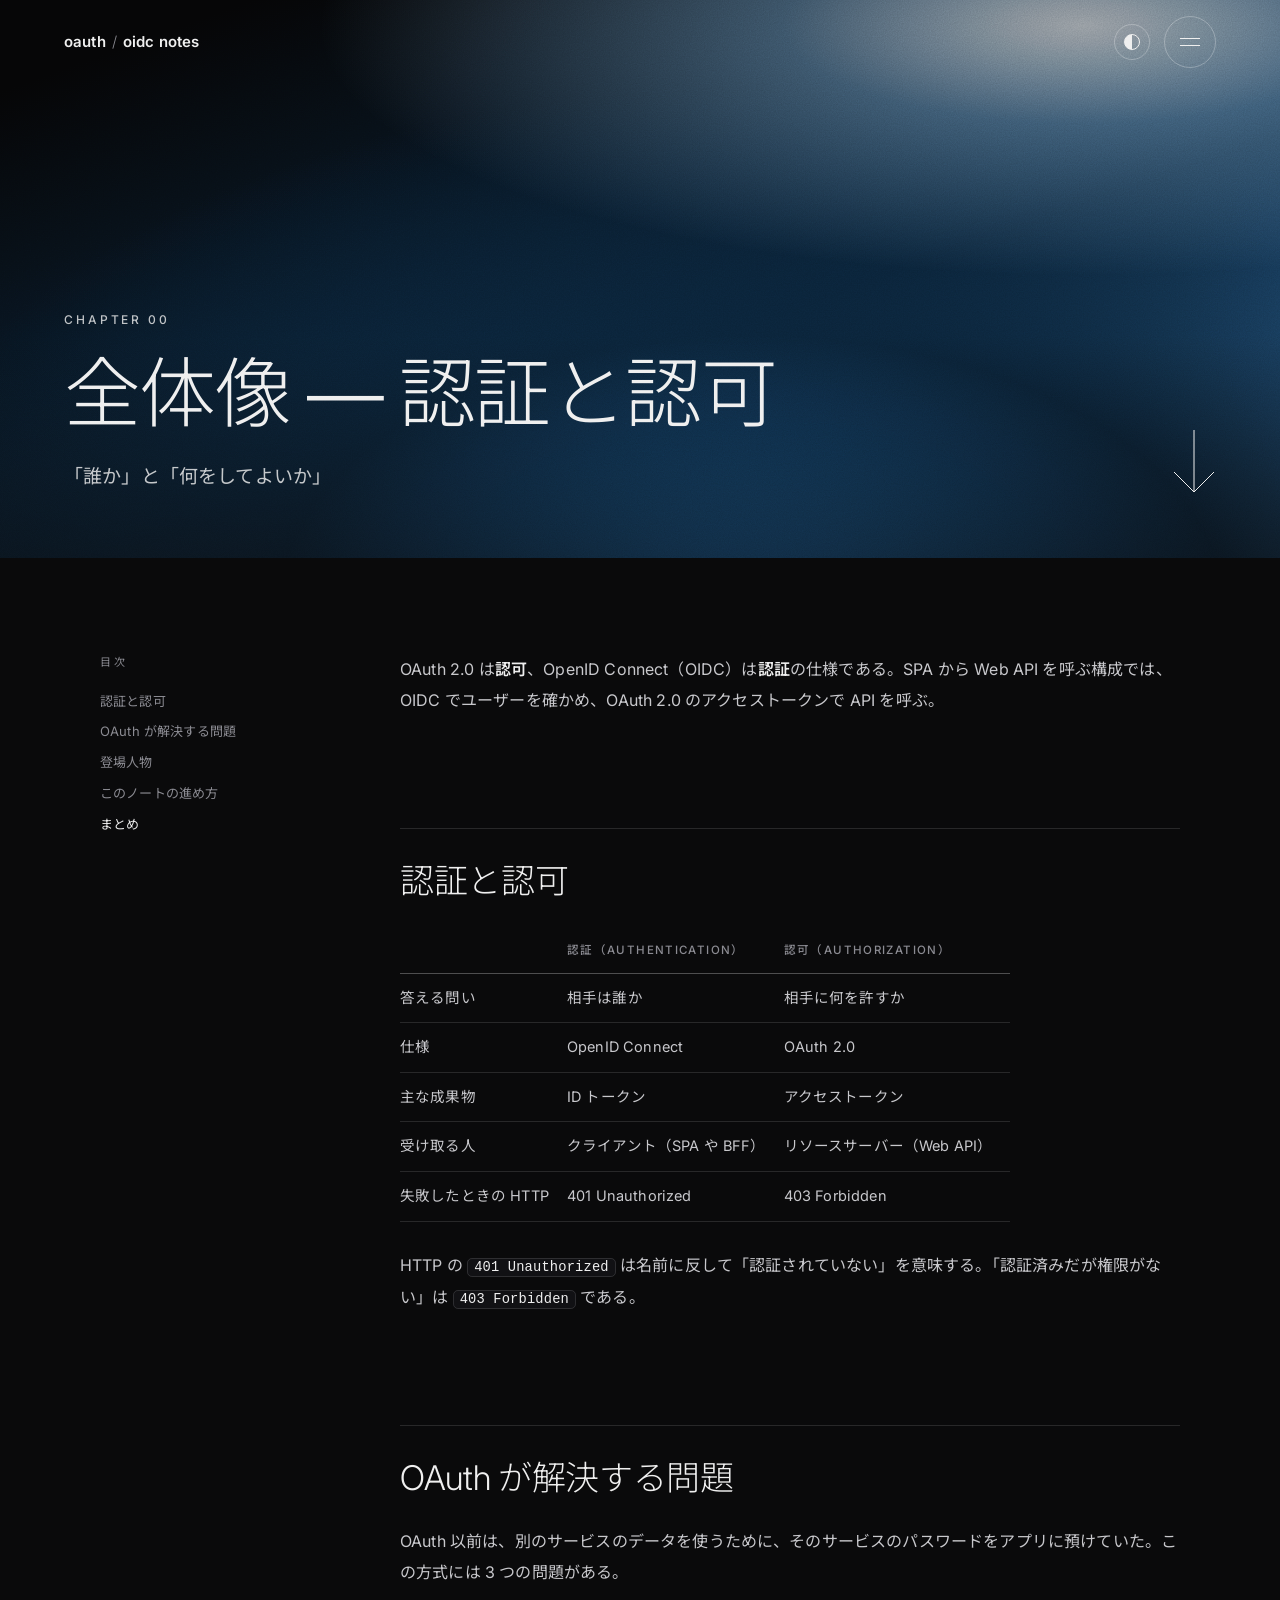
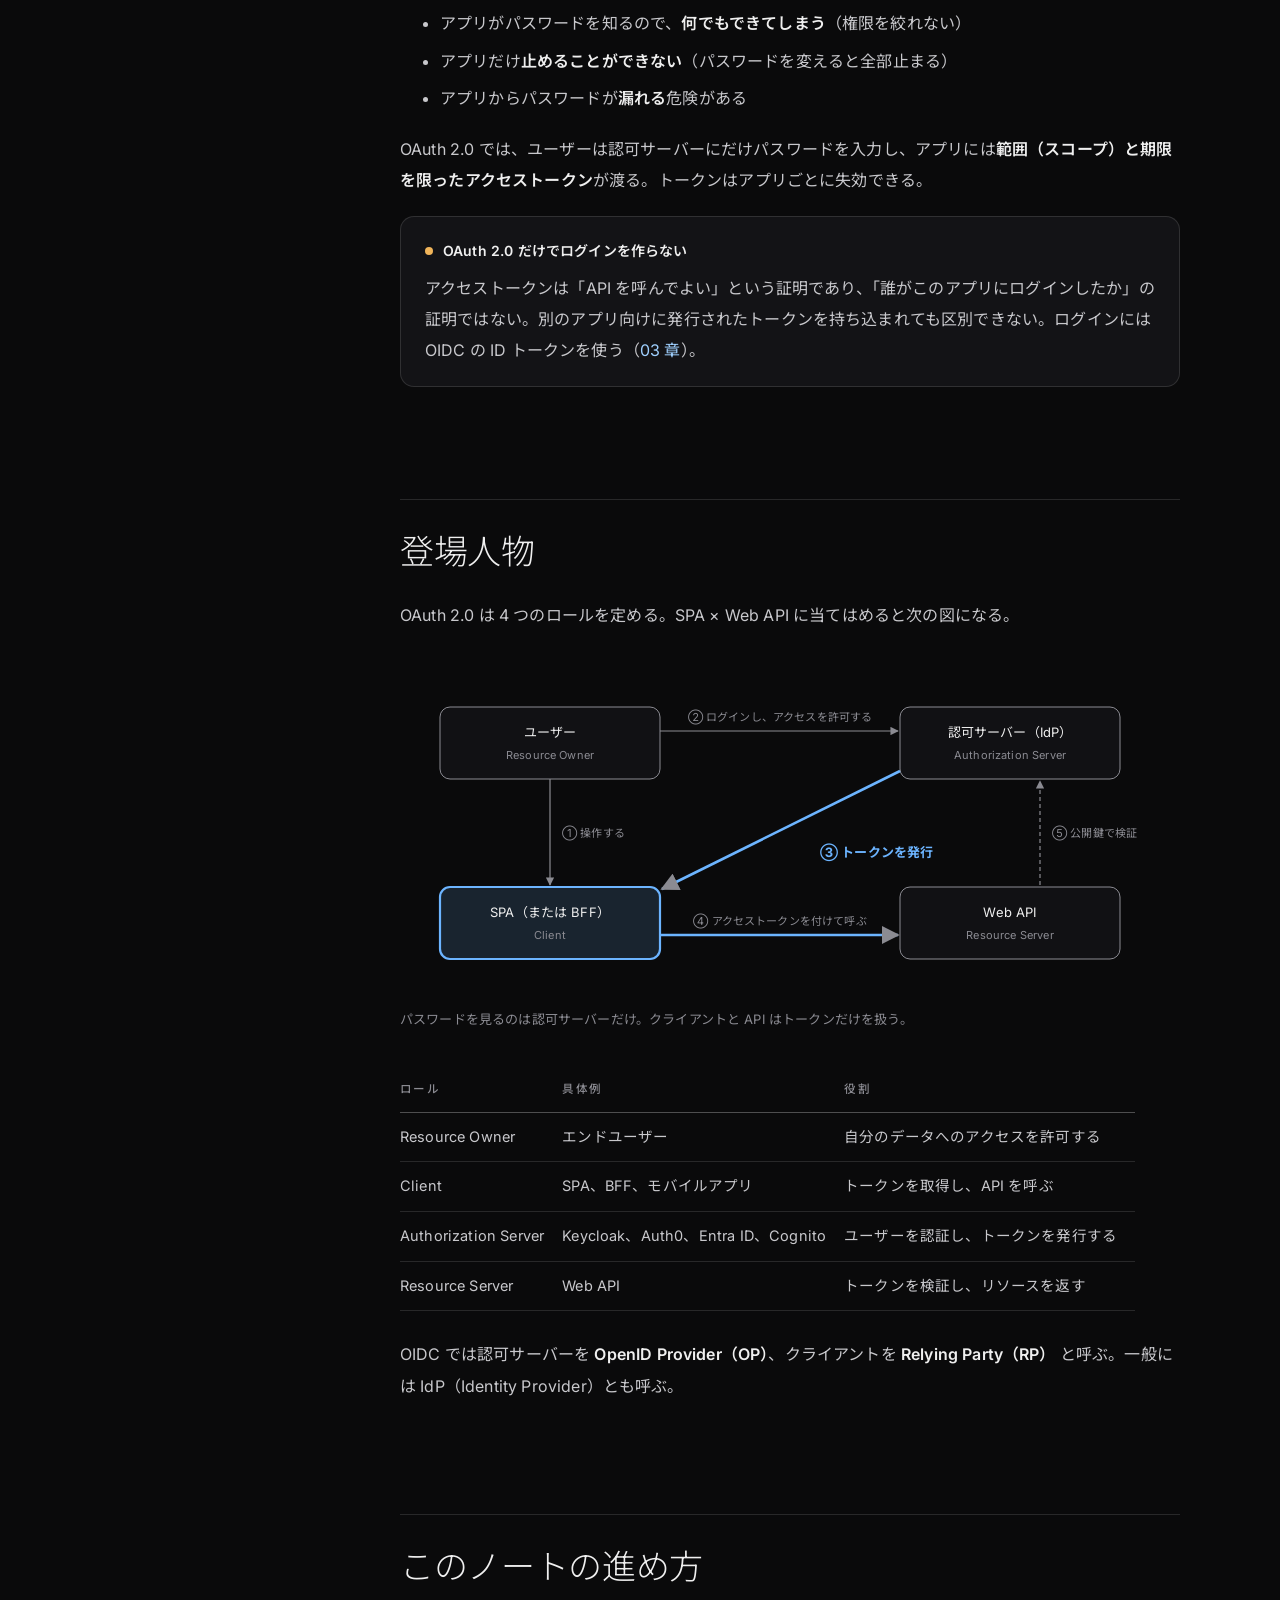
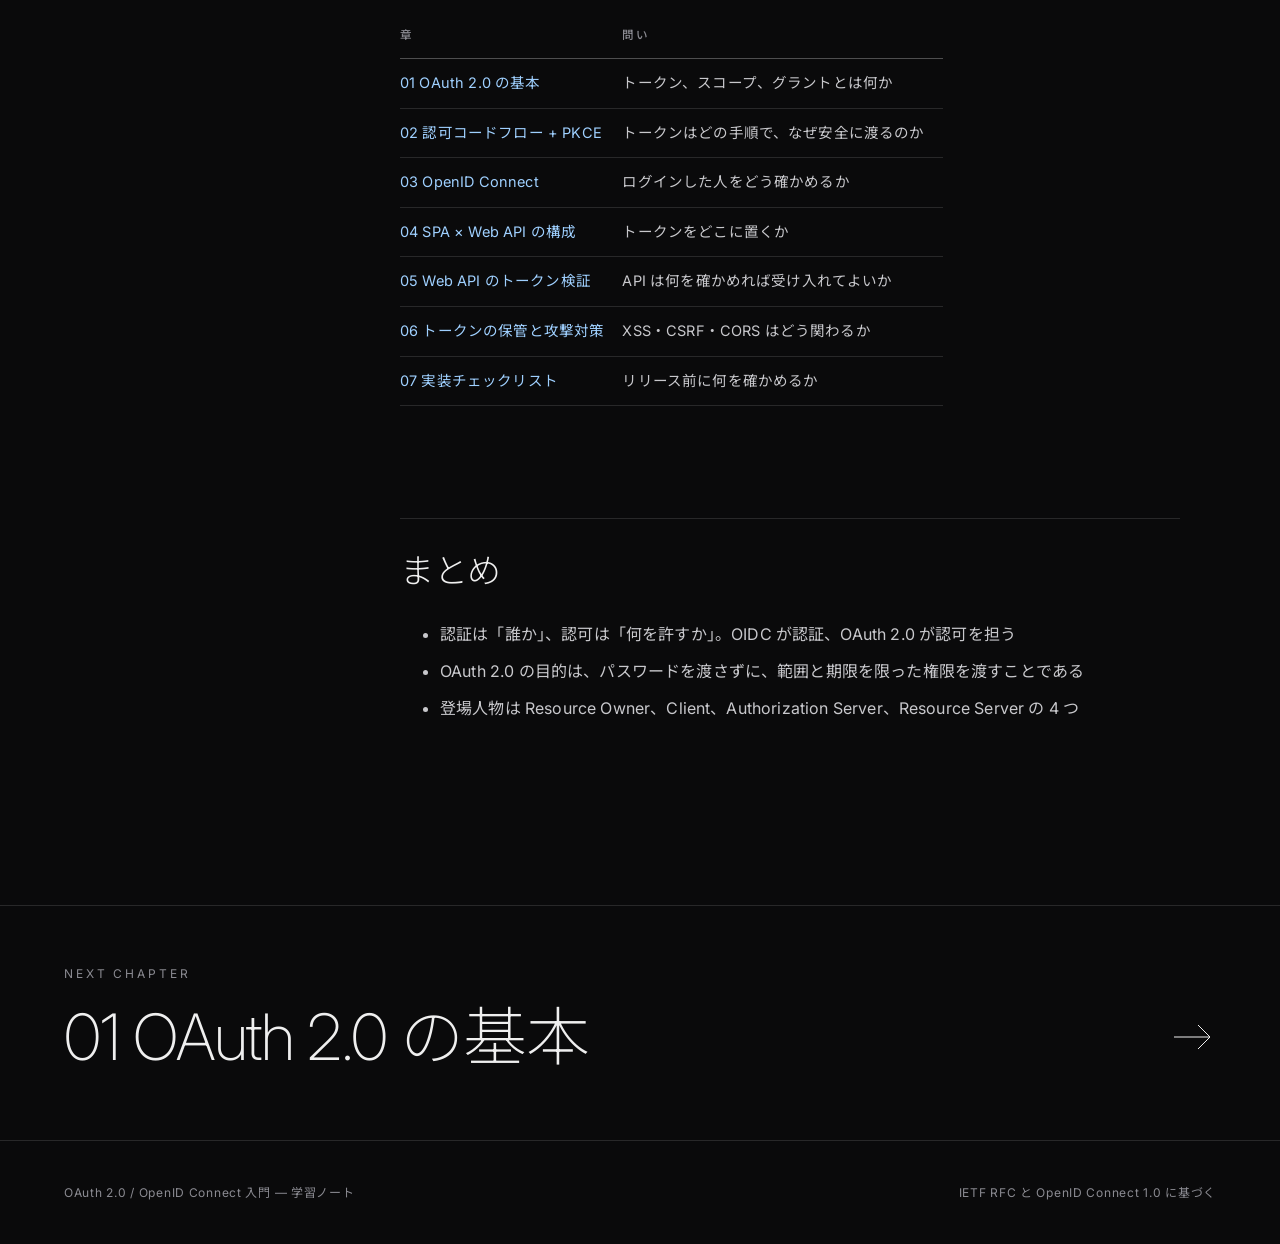
==== docs/chapters/00-overview.html @ 71853ea1 "OAuth 2.0 / OpenID Connect の学習ページを追加する SPA × Web API の認証・認可を 00〜07 章で解説する。 docs/ を GitHub Actions で " ====
<!doctype html>
<html lang="ja">
<head>
<meta charset="utf-8">
<meta name="viewport" content="width=device-width, initial-scale=1">
<title>00 全体像 — 認証と認可 — OAuth 2.0 / OpenID Connect 入門</title>
<meta name="description" content="OAuth 2.0 は認可、OpenID Connect は認証の仕様である。SPA × Web API では両方を組み合わせて使う。">
<link rel="preconnect" href="https://fonts.googleapis.com">
<link rel="preconnect" href="https://fonts.gstatic.com" crossorigin>
<link rel="stylesheet" href="https://fonts.googleapis.com/css2?family=Inter:wght@200;300;400;500;600&amp;family=Noto+Sans+JP:wght@300;400;500;700&amp;display=swap">
<link rel="stylesheet" href="../assets/site.css">
<script src="../assets/theme.js"></script>
</head>
<body data-root="../" data-page="chapters/00-overview.html">
<header class="site-header">
  <a class="brand" href="../index.html">oauth<span>/</span>oidc notes</a>
  <div class="header-actions">
    <button class="theme-toggle" type="button" aria-label="配色を切り替える"></button>
    <button class="menu-toggle" type="button" aria-label="章の一覧を開く" aria-expanded="false" aria-controls="menu"><span></span><span></span></button>
  </div>
</header>
<div class="menu-overlay" id="menu"><nav class="menu-list" aria-label="章の一覧"></nav></div>

<section class="hero">
  <div class="hero-bg" aria-hidden="true"></div>
  <div class="hero-inner">
    <p class="eyebrow">Chapter 00</p>
    <h1>全体像 — 認証と認可</h1>
    <p class="sub">「誰か」と「何をしてよいか」</p>
  </div>
  <svg class="hero-arrow" viewBox="0 0 44 64" aria-hidden="true"><path d="M22 0v62M2 42l20 20 20-20"/></svg>
</section>

<div class="page-body">
  <aside class="page-toc" aria-label="このページの目次"><p class="toc-title">目次</p><ul><li><a href="#authn-authz">認証と認可</a></li><li><a href="#why-oauth">OAuth が解決する問題</a></li><li><a href="#actors">登場人物</a></li><li><a href="#map">このノートの進め方</a></li><li><a href="#summary">まとめ</a></li></ul></aside>
  <main class="content">
<article>
<p>OAuth 2.0 は<strong>認可</strong>、OpenID Connect（OIDC）は<strong>認証</strong>の仕様である。SPA から Web API を呼ぶ構成では、OIDC でユーザーを確かめ、OAuth 2.0 のアクセストークンで API を呼ぶ。</p>

<h2 id="authn-authz">認証と認可</h2>
<table>
<thead><tr><th></th><th>認証（Authentication）</th><th>認可（Authorization）</th></tr></thead>
<tbody>
<tr><td>答える問い</td><td>相手は誰か</td><td>相手に何を許すか</td></tr>
<tr><td>仕様</td><td>OpenID Connect</td><td>OAuth 2.0</td></tr>
<tr><td>主な成果物</td><td>ID トークン</td><td>アクセストークン</td></tr>
<tr><td>受け取る人</td><td>クライアント（SPA や BFF）</td><td>リソースサーバー（Web API）</td></tr>
<tr><td>失敗したときの HTTP</td><td>401 Unauthorized</td><td>403 Forbidden</td></tr>
</tbody>
</table>
<p>HTTP の <code>401 Unauthorized</code> は名前に反して「認証されていない」を意味する。「認証済みだが権限がない」は <code>403 Forbidden</code> である。</p>

<h2 id="why-oauth">OAuth が解決する問題</h2>
<p>OAuth 以前は、別のサービスのデータを使うために、そのサービスのパスワードをアプリに預けていた。この方式には 3 つの問題がある。</p>
<ul>
<li>アプリがパスワードを知るので、<strong>何でもできてしまう</strong>（権限を絞れない）</li>
<li>アプリだけ<strong>止めることができない</strong>（パスワードを変えると全部止まる）</li>
<li>アプリからパスワードが<strong>漏れる</strong>危険がある</li>
</ul>
<p>OAuth 2.0 では、ユーザーは認可サーバーにだけパスワードを入力し、アプリには<strong>範囲（スコープ）と期限を限ったアクセストークン</strong>が渡る。トークンはアプリごとに失効できる。</p>
<div class="admonition warning">
<p class="admonition-title">OAuth 2.0 だけでログインを作らない</p>
<p>アクセストークンは「API を呼んでよい」という証明であり、「誰がこのアプリにログインしたか」の証明ではない。別のアプリ向けに発行されたトークンを持ち込まれても区別できない。ログインには OIDC の ID トークンを使う（<a href="03-oidc.html">03 章</a>）。</p>
</div>

<h2 id="actors">登場人物</h2>
<p>OAuth 2.0 は 4 つのロールを定める。SPA × Web API に当てはめると次の図になる。</p>
<figure class="xp-figure">
<svg viewBox="0 0 760 330" role="img" aria-label="OAuth 2.0 の 4 つのロールと SPA × Web API の対応">
  <defs><marker id="ov-arrow" viewBox="0 0 10 10" refX="9" refY="5" markerWidth="7" markerHeight="7" orient="auto-start-reverse"><path class="xp-arrow" d="M0 0L10 5L0 10z"/></marker></defs>
  <rect class="xp-box" x="40" y="40" width="220" height="72" rx="10"/>
  <text class="xp-text" x="150" y="70" text-anchor="middle">ユーザー</text>
  <text class="xp-small" x="150" y="92" text-anchor="middle">Resource Owner</text>
  <rect class="xp-box" x="500" y="40" width="220" height="72" rx="10"/>
  <text class="xp-text" x="610" y="70" text-anchor="middle">認可サーバー（IdP）</text>
  <text class="xp-small" x="610" y="92" text-anchor="middle">Authorization Server</text>
  <rect class="xp-hot" x="40" y="220" width="220" height="72" rx="10"/>
  <text class="xp-text" x="150" y="250" text-anchor="middle">SPA（または BFF）</text>
  <text class="xp-small" x="150" y="272" text-anchor="middle">Client</text>
  <rect class="xp-box" x="500" y="220" width="220" height="72" rx="10"/>
  <text class="xp-text" x="610" y="250" text-anchor="middle">Web API</text>
  <text class="xp-small" x="610" y="272" text-anchor="middle">Resource Server</text>
  <path class="xp-line" d="M150 112V218" marker-end="url(#ov-arrow)"/>
  <text class="xp-small" x="162" y="170">① 操作する</text>
  <path class="xp-line" d="M260 64H498" marker-end="url(#ov-arrow)"/>
  <text class="xp-small" x="380" y="54" text-anchor="middle">② ログインし、アクセスを許可する</text>
  <path class="xp-path" d="M500 104L262 222" marker-end="url(#ov-arrow)"/>
  <text class="xp-accent" x="420" y="190">③ トークンを発行</text>
  <path class="xp-path" d="M260 268H498" marker-end="url(#ov-arrow)"/>
  <text class="xp-small" x="380" y="258" text-anchor="middle">④ アクセストークンを付けて呼ぶ</text>
  <path class="xp-dash" d="M640 218V114" marker-end="url(#ov-arrow)"/>
  <text class="xp-small" x="652" y="170">⑤ 公開鍵で検証</text>
</svg>
<figcaption>パスワードを見るのは認可サーバーだけ。クライアントと API はトークンだけを扱う。</figcaption>
</figure>
<table>
<thead><tr><th>ロール</th><th>具体例</th><th>役割</th></tr></thead>
<tbody>
<tr><td>Resource Owner</td><td>エンドユーザー</td><td>自分のデータへのアクセスを許可する</td></tr>
<tr><td>Client</td><td>SPA、BFF、モバイルアプリ</td><td>トークンを取得し、API を呼ぶ</td></tr>
<tr><td>Authorization Server</td><td>Keycloak、Auth0、Entra ID、Cognito</td><td>ユーザーを認証し、トークンを発行する</td></tr>
<tr><td>Resource Server</td><td>Web API</td><td>トークンを検証し、リソースを返す</td></tr>
</tbody>
</table>
<p>OIDC では認可サーバーを <strong>OpenID Provider（OP）</strong>、クライアントを <strong>Relying Party（RP）</strong> と呼ぶ。一般には IdP（Identity Provider）とも呼ぶ。</p>

<h2 id="map">このノートの進め方</h2>
<table>
<thead><tr><th>章</th><th>問い</th></tr></thead>
<tbody>
<tr><td><a href="01-oauth2.html">01 OAuth 2.0 の基本</a></td><td>トークン、スコープ、グラントとは何か</td></tr>
<tr><td><a href="02-auth-code-pkce.html">02 認可コードフロー + PKCE</a></td><td>トークンはどの手順で、なぜ安全に渡るのか</td></tr>
<tr><td><a href="03-oidc.html">03 OpenID Connect</a></td><td>ログインした人をどう確かめるか</td></tr>
<tr><td><a href="04-spa-patterns.html">04 SPA × Web API の構成</a></td><td>トークンをどこに置くか</td></tr>
<tr><td><a href="05-api-validation.html">05 Web API のトークン検証</a></td><td>API は何を確かめれば受け入れてよいか</td></tr>
<tr><td><a href="06-threats.html">06 トークンの保管と攻撃対策</a></td><td>XSS・CSRF・CORS はどう関わるか</td></tr>
<tr><td><a href="07-checklist.html">07 実装チェックリスト</a></td><td>リリース前に何を確かめるか</td></tr>
</tbody>
</table>

<h2 id="summary">まとめ</h2>
<ul>
<li>認証は「誰か」、認可は「何を許すか」。OIDC が認証、OAuth 2.0 が認可を担う</li>
<li>OAuth 2.0 の目的は、パスワードを渡さずに、範囲と期限を限った権限を渡すことである</li>
<li>登場人物は Resource Owner、Client、Authorization Server、Resource Server の 4 つ</li>
</ul>
</article>
  </main>
</div>

<nav class="pager" aria-label="ほかの章へ"></nav>
<footer class="site-footer">
  <span>OAuth 2.0 / OpenID Connect 入門 — 学習ノート</span>
  <span>IETF RFC と OpenID Connect 1.0 に基づく</span>
</footer>
<script src="../assets/nav.js"></script>
</body>
</html>
---- docs/assets/site.css ----
/* OAuth 2.0 / OpenID Connect 入門 — サイト共通スタイル
   既定は暗い配色。:root[data-theme="light"] で明るい配色に切り替える */

:root {
  --bg: #0a0a0b;
  --bg-elev: #131316;
  --fg: #efefef;
  --fg-soft: #c8c8cc;
  --muted: #8b8b92;
  --line: rgba(255, 255, 255, 0.12);
  --line-strong: rgba(255, 255, 255, 0.28);
  --code-bg: #111114;
  --accent: #6cb4ff;
  --accent-weak: rgba(108, 180, 255, 0.15);
  --link: #9fd0ff;
  --note: #6cb4ff;
  --warn: #f0b45a;
  --tip: #6fd3a4;
  --hero-a: rgba(255, 255, 255, 0.55);
  --hero-b: rgba(150, 195, 230, 0.35);
  --hero-c: #1c5d93;
  --hero-d: #0b2236;
  --hero-e: #3f7fb3;
  --hero-base: #050506;
  --grain-opacity: 0.22;
  --display: "Inter", "Noto Sans JP", "Hiragino Sans", sans-serif;
  --font: "Inter", "Noto Sans JP", "Hiragino Sans", "Hiragino Kaku Gothic ProN", "Yu Gothic UI", sans-serif;
  --mono: "SFMono-Regular", "Menlo", "Consolas", "Liberation Mono", monospace;
  --gutter: clamp(16px, 5vw, 96px);
  color-scheme: dark;
}

:root[data-theme="light"] {
  --bg: #f3f3f1;
  --bg-elev: #ffffff;
  --fg: #111113;
  --fg-soft: #2b2b30;
  --muted: #6b6b72;
  --line: rgba(0, 0, 0, 0.12);
  --line-strong: rgba(0, 0, 0, 0.3);
  --code-bg: #e9e9e6;
  --accent: #1d5fd1;
  --accent-weak: rgba(29, 95, 209, 0.12);
  --link: #1d5fd1;
  --note: #1d5fd1;
  --warn: #a96a12;
  --tip: #1f7a52;
  --hero-a: rgba(255, 255, 255, 0.9);
  --hero-b: rgba(255, 255, 255, 0.5);
  --hero-c: #7fb0de;
  --hero-d: #c9dcee;
  --hero-e: #4b86bf;
  --hero-base: #eef1f4;
  --grain-opacity: 0.16;
  color-scheme: light;
}

* { box-sizing: border-box; }
html { scroll-padding-top: 96px; }

body {
  margin: 0;
  background: var(--bg);
  color: var(--fg-soft);
  font-family: var(--font);
  font-size: 16px;
  line-height: 1.95;
  letter-spacing: 0.01em;
  -webkit-font-smoothing: antialiased;
  -webkit-text-size-adjust: 100%;
}

a { color: var(--link); text-decoration: none; }
a:hover { text-decoration: underline; text-underline-offset: 3px; }
::selection { background: var(--accent); color: var(--bg); }

/* ───── ヘッダー ───── */
.site-header {
  position: fixed;
  inset: 0 0 auto 0;
  z-index: 30;
  display: flex;
  align-items: center;
  justify-content: space-between;
  height: 84px;
  padding: 0 var(--gutter);
  transition: background 0.3s ease, height 0.3s ease;
}
.site-header.is-scrolled {
  height: 68px;
  background: color-mix(in srgb, var(--bg) 82%, transparent);
  backdrop-filter: blur(14px);
  -webkit-backdrop-filter: blur(14px);
  border-bottom: 1px solid var(--line);
}
.brand {
  color: var(--fg);
  font-family: var(--display);
  font-weight: 600;
  font-size: 15px;
  letter-spacing: 0.01em;
}
.brand span { font-weight: 300; color: var(--muted); margin: 0 6px; }
.brand:hover { text-decoration: none; }
.header-actions { display: flex; align-items: center; gap: 14px; }

.theme-toggle, .menu-toggle {
  display: grid;
  place-items: center;
  border: 1px solid var(--line-strong);
  background: transparent;
  color: var(--fg);
  border-radius: 50%;
  cursor: pointer;
  transition: border-color 0.2s ease, transform 0.2s ease;
}
.theme-toggle { width: 36px; height: 36px; }
.theme-toggle::before {
  content: "";
  width: 14px;
  height: 14px;
  border-radius: 50%;
  border: 1px solid var(--fg);
  background: linear-gradient(90deg, var(--fg) 50%, transparent 50%);
}
.menu-toggle { width: 52px; height: 52px; gap: 6px; align-content: center; }
.menu-toggle span {
  display: block;
  width: 20px;
  height: 1px;
  background: var(--fg);
  transition: transform 0.3s ease;
}
.theme-toggle:hover, .menu-toggle:hover { border-color: var(--fg); }
.menu-toggle[aria-expanded="true"] span:first-child { transform: translateY(3.5px) rotate(45deg); }
.menu-toggle[aria-expanded="true"] span:last-child { transform: translateY(-3.5px) rotate(-45deg); }

/* ───── 全画面メニュー ───── */
.menu-overlay {
  position: fixed;
  inset: 0;
  z-index: 25;
  overflow-y: auto;
  padding: 120px var(--gutter) 64px;
  background: var(--bg);
  opacity: 0;
  visibility: hidden;
  transition: opacity 0.35s ease, visibility 0.35s ease;
}
.menu-overlay.is-open { opacity: 1; visibility: visible; }
body.menu-open { overflow: hidden; }
.menu-list ol { list-style: none; margin: 0; padding: 0; max-width: 1100px; }
.menu-list li { border-top: 1px solid var(--line); }
.menu-list li:last-child { border-bottom: 1px solid var(--line); }
.menu-list a, .menu-list .is-planned {
  display: grid;
  grid-template-columns: 88px 1fr auto;
  align-items: baseline;
  gap: 16px;
  padding: 18px 0;
  color: var(--fg);
  font-family: var(--display);
  font-weight: 300;
  font-size: clamp(20px, 3vw, 34px);
  line-height: 1.35;
}
.menu-list a:hover { text-decoration: none; color: var(--accent); }
.menu-list .num { font-size: 13px; font-weight: 400; color: var(--muted); letter-spacing: 0.16em; }
.menu-list a[aria-current="page"] { color: var(--accent); }
.menu-list .is-planned { color: var(--muted); }
.menu-list .state { font-size: 12px; font-weight: 400; color: var(--muted); letter-spacing: 0.08em; }

/* ───── ヒーロー（冒頭の帯） ───── */
.hero {
  position: relative;
  display: flex;
  align-items: flex-end;
  min-height: 62vh;
  padding: 140px var(--gutter) 64px;
  overflow: hidden;
  color: var(--fg);
  isolation: isolate;
}
.hero--top { min-height: 92vh; }
.hero-bg {
  position: absolute;
  inset: 0;
  z-index: -2;
  background:
    radial-gradient(120% 90% at 82% 8%, var(--hero-a) 0%, var(--hero-b) 18%, transparent 46%),
    radial-gradient(90% 120% at 58% 105%, var(--hero-c) 0%, var(--hero-d) 38%, transparent 72%),
    linear-gradient(160deg, var(--hero-base) 12%, var(--hero-d) 58%, var(--hero-e) 100%);
  filter: hue-rotate(var(--hue, 0deg)) saturate(1.05);
  transform: scale(1.08);
  animation: drift 22s ease-in-out infinite alternate;
}
.hero::after {
  content: "";
  position: absolute;
  inset: 0;
  z-index: -1;
  pointer-events: none;
  opacity: var(--grain-opacity);
  mix-blend-mode: overlay;
  background-image: url("data:image/svg+xml;utf8,<svg xmlns='http://www.w3.org/2000/svg' width='180' height='180'><filter id='n'><feTurbulence type='fractalNoise' baseFrequency='0.85' numOctaves='3' stitchTiles='stitch'/><feColorMatrix values='0 0 0 0 1 0 0 0 0 1 0 0 0 0 1 0 0 0 0.9 0'/></filter><rect width='100%25' height='100%25' filter='url(%23n)'/></svg>");
}
.hero::before {
  content: "";
  position: absolute;
  inset: auto 0 0 0;
  height: 40%;
  z-index: -1;
  background: linear-gradient(to bottom, transparent, color-mix(in srgb, var(--bg) 55%, transparent));
}
@keyframes drift {
  from { transform: scale(1.08) translate3d(0, 0, 0); }
  to   { transform: scale(1.16) translate3d(-2%, 1.5%, 0); }
}
@media (prefers-reduced-motion: reduce) {
  .hero-bg { animation: none; }
}
.hero-inner { position: relative; width: 100%; max-width: 1280px; }
.eyebrow {
  margin: 0 0 18px;
  font-family: var(--display);
  font-size: 12px;
  font-weight: 500;
  letter-spacing: 0.24em;
  text-transform: uppercase;
  color: var(--fg);
  opacity: 0.8;
}
.hero h1 {
  margin: 0;
  font-family: var(--display);
  font-weight: 300;
  font-size: clamp(36px, 6vw, 84px);
  line-height: 1.15;
  letter-spacing: -0.02em;
  color: var(--fg);
}
.hero--top h1 {
  font-weight: 200;
  font-size: clamp(56px, 11vw, 168px);
  line-height: 0.98;
  letter-spacing: -0.045em;
}
.hero .sub {
  margin: 22px 0 0;
  max-width: 720px;
  font-size: clamp(15px, 1.6vw, 19px);
  line-height: 1.8;
  color: var(--fg);
  opacity: 0.82;
}
.hero-arrow {
  position: absolute;
  right: var(--gutter);
  bottom: 64px;
  width: 44px;
  height: 64px;
  stroke: var(--fg);
  stroke-width: 1;
  fill: none;
}

/* ───── トップ: 章のカード ───── */
.section { padding: 120px var(--gutter) 0; max-width: 1440px; margin: 0 auto; }
.section-head {
  display: flex;
  flex-wrap: wrap;
  align-items: baseline;
  justify-content: space-between;
  gap: 24px;
  margin-bottom: 40px;
}
.section-title {
  margin: 0;
  font-family: var(--display);
  font-weight: 200;
  font-size: clamp(40px, 6vw, 80px);
  line-height: 1;
  letter-spacing: -0.03em;
  color: var(--fg);
}
.lead {
  max-width: 760px;
  font-size: clamp(17px, 1.8vw, 21px);
  line-height: 1.9;
  font-weight: 300;
  color: var(--fg);
}
.goals { list-style: none; padding: 0; margin: 48px 0 0; display: grid; grid-template-columns: repeat(auto-fit, minmax(260px, 1fr)); gap: 0; border-top: 1px solid var(--line); }
.goals li { padding: 28px 28px 28px 0; border-bottom: 1px solid var(--line); }
.goals .n { display: block; font-family: var(--display); font-size: 12px; letter-spacing: 0.2em; color: var(--muted); margin-bottom: 10px; }


.grid {
  display: grid;
  grid-template-columns: repeat(3, minmax(0, 1fr));
  gap: 64px 40px;
}
.card { display: block; color: var(--fg); }
.card:hover { text-decoration: none; }
.card-cover {
  position: relative;
  aspect-ratio: 4 / 3;
  overflow: hidden;
  isolation: isolate;
  background:
    radial-gradient(90% 80% at var(--bx, 80%) var(--by, 15%), var(--hero-a) 0%, transparent 45%),
    radial-gradient(100% 100% at var(--cx, 30%) 110%, var(--hero-c) 0%, transparent 65%),
    linear-gradient(150deg, var(--hero-base) 10%, var(--hero-d) 60%, var(--hero-e) 100%);
  filter: hue-rotate(var(--hue, 0deg));
  transition: transform 0.6s cubic-bezier(0.2, 0.7, 0.2, 1);
}
.card-cover::after {
  content: "";
  position: absolute;
  inset: 0;
  opacity: var(--grain-opacity);
  mix-blend-mode: overlay;
  background-image: url("data:image/svg+xml;utf8,<svg xmlns='http://www.w3.org/2000/svg' width='180' height='180'><filter id='n'><feTurbulence type='fractalNoise' baseFrequency='0.85' numOctaves='3' stitchTiles='stitch'/><feColorMatrix values='0 0 0 0 1 0 0 0 0 1 0 0 0 0 1 0 0 0 0.9 0'/></filter><rect width='100%25' height='100%25' filter='url(%23n)'/></svg>");
}
.card-num {
  position: absolute;
  left: 22px;
  bottom: 10px;
  font-family: var(--display);
  font-weight: 200;
  font-size: clamp(64px, 8vw, 120px);
  line-height: 1;
  letter-spacing: -0.05em;
  color: #fff;
  mix-blend-mode: overlay;
}
:root[data-theme="light"] .card-num { color: #0a0a0b; mix-blend-mode: soft-light; }
.card:hover .card-cover { transform: scale(0.97); }
.card.is-planned { cursor: default; }
.card.is-planned .card-cover { opacity: 0.45; }
.card.is-planned:hover .card-cover { transform: none; }
.card.is-planned .card-title, .card.is-planned .card-tags { color: var(--muted); }
.card-state {
  display: inline-block;
  margin-top: 14px;
  padding: 3px 12px;
  border: 1px solid var(--line-strong);
  border-radius: 999px;
  font-size: 11px;
  letter-spacing: 0.08em;
  color: var(--muted);
}
.card-title {
  margin: 22px 0 10px;
  font-family: var(--display);
  font-size: 20px;
  font-weight: 400;
  line-height: 1.5;
  color: var(--fg);
}
.card-tags {
  margin: 0;
  font-family: var(--display);
  font-size: 12px;
  line-height: 1.7;
  letter-spacing: 0.04em;
  text-transform: uppercase;
  color: var(--muted);
}

.policy { list-style: none; padding: 0; margin: 0; max-width: 900px; }
.policy li { padding: 22px 0; border-top: 1px solid var(--line); }
.policy li:last-child { border-bottom: 1px solid var(--line); }

/* ───── 章のページ: 本文 ───── */
.page-body {
  display: grid;
  grid-template-columns: 220px minmax(0, 780px);
  gap: 80px;
  justify-content: center;
  padding: 96px var(--gutter) 0;
}
.page-toc {
  position: sticky;
  top: 100px;
  align-self: start;
  max-height: calc(100vh - 130px);
  overflow-y: auto;
  font-size: 13px;
  line-height: 1.6;
}
.page-toc .toc-title {
  margin: 0 0 14px;
  font-family: var(--display);
  font-size: 11px;
  letter-spacing: 0.24em;
  text-transform: uppercase;
  color: var(--muted);
}
.page-toc ul { list-style: none; margin: 0; padding: 0; }
.page-toc li a { display: block; padding: 5px 0; color: var(--muted); transition: color 0.2s ease; }
.page-toc li a:hover, .page-toc li a.is-active { color: var(--fg); text-decoration: none; }
.page-toc li a.is-active { position: relative; }
.page-toc li a.is-active::before {
  content: "";
  position: absolute;
  left: -14px;
  top: 50%;
  width: 6px;
  height: 6px;
  margin-top: -3px;
  border-radius: 50%;
  background: var(--accent);
}
.page-toc ul ul { padding-left: 12px; }

.content { min-width: 0; }
article > :first-child { margin-top: 0; }
article h2 {
  margin: 112px 0 24px;
  padding-top: 28px;
  border-top: 1px solid var(--line);
  font-family: var(--display);
  font-size: clamp(26px, 3vw, 34px);
  font-weight: 300;
  line-height: 1.4;
  letter-spacing: -0.01em;
  color: var(--fg);
}
article h3 {
  margin: 56px 0 16px;
  font-family: var(--display);
  font-size: 20px;
  font-weight: 500;
  line-height: 1.5;
  color: var(--fg);
}
article h4 { margin: 32px 0 10px; font-size: 16px; font-weight: 600; color: var(--fg); }
article p, article ul, article ol { margin: 0 0 20px; }
article li { margin: 6px 0; }
article strong { color: var(--fg); font-weight: 600; }

code {
  font-family: var(--mono);
  font-size: 0.86em;
  padding: 1px 6px;
  border: 1px solid var(--line);
  border-radius: 5px;
  background: var(--code-bg);
  color: var(--fg);
}
pre {
  margin: 0 0 28px;
  padding: 20px 22px;
  overflow-x: auto;
  border: 1px solid var(--line);
  border-radius: 14px;
  background: var(--code-bg);
  line-height: 1.55;
}
pre code { padding: 0; border: 0; background: none; font-size: 13px; white-space: pre; color: var(--fg-soft); }

table {
  display: block;
  overflow-x: auto;
  margin: 0 0 28px;
  border-collapse: collapse;
  font-size: 14.5px;
  line-height: 1.7;
}
th, td { padding: 12px 18px 12px 0; text-align: left; vertical-align: top; border-bottom: 1px solid var(--line); }
th {
  font-family: var(--display);
  font-size: 11.5px;
  font-weight: 500;
  letter-spacing: 0.12em;
  text-transform: uppercase;
  color: var(--muted);
  white-space: nowrap;
  border-bottom-color: var(--line-strong);
}
td { color: var(--fg-soft); }

.admonition {
  margin: 0 0 28px;
  padding: 20px 24px;
  border: 1px solid var(--line);
  border-radius: 14px;
  background: var(--bg-elev);
}
.admonition p:last-child { margin-bottom: 0; }
.admonition-title {
  display: flex;
  align-items: center;
  gap: 10px;
  margin-bottom: 8px !important;
  font-family: var(--display);
  font-size: 14px;
  font-weight: 600;
  color: var(--fg);
}
.admonition-title::before { content: ""; width: 8px; height: 8px; border-radius: 50%; background: var(--note); flex: none; }
.admonition.warning .admonition-title::before { background: var(--warn); }
.admonition.tip .admonition-title::before { background: var(--tip); }

/* ───── 次のページ ───── */
.pager { margin: 160px 0 0; border-top: 1px solid var(--line); }
.pager a { display: block; padding: 56px var(--gutter) 64px; color: var(--fg); transition: background 0.3s ease; }
.pager a:hover { text-decoration: none; background: var(--bg-elev); }
.pager .label {
  display: block;
  margin-bottom: 14px;
  font-family: var(--display);
  font-size: 12px;
  letter-spacing: 0.24em;
  text-transform: uppercase;
  color: var(--muted);
}
.pager .title {
  display: flex;
  align-items: center;
  justify-content: space-between;
  gap: 24px;
  font-family: var(--display);
  font-weight: 200;
  font-size: clamp(30px, 5vw, 68px);
  line-height: 1.2;
  letter-spacing: -0.02em;
}
.pager .title svg { flex: none; width: 48px; height: 48px; stroke: currentColor; stroke-width: 1; fill: none; transition: transform 0.3s ease; }
.pager a:hover .title svg { transform: translateX(10px); }
.pager .prev { padding-top: 28px; padding-bottom: 28px; border-top: 1px solid var(--line); }
.pager .prev .title { font-size: 18px; font-weight: 400; justify-content: flex-start; }

.site-footer {
  display: flex;
  flex-wrap: wrap;
  justify-content: space-between;
  gap: 16px;
  padding: 40px var(--gutter);
  border-top: 1px solid var(--line);
  font-size: 12px;
  letter-spacing: 0.06em;
  color: var(--muted);
}
.home .site-footer { margin-top: 160px; }

/* ───── 図（インライン SVG）。色は上のトークンから取る ───── */
.xp-figure { margin: 36px 0; overflow-x: auto; }
.xp-figure svg { display: block; width: 100%; max-width: 760px; height: auto; font-family: var(--font); }
.xp-figure figcaption { margin-top: 10px; font-size: 13px; color: var(--muted); }
.xp-box     { fill: var(--code-bg); stroke: var(--muted); stroke-width: 1; }
.xp-hot     { fill: var(--accent-weak); stroke: var(--accent); stroke-width: 2.2; }
.xp-dashbox { fill: none; stroke: var(--muted); stroke-width: 1.2; stroke-dasharray: 5 4; }
.xp-line    { stroke: var(--muted); stroke-width: 1.2; fill: none; }
.xp-dash    { stroke: var(--muted); stroke-width: 1.2; fill: none; stroke-dasharray: 4 3; }
.xp-path    { stroke: var(--accent); stroke-width: 2.6; fill: none; }
.xp-text    { fill: var(--fg); font-size: 13px; }
.xp-small   { fill: var(--muted); font-size: 11px; }
.xp-mono    { fill: var(--fg); font-size: 12px; font-family: var(--mono); white-space: pre; }
.xp-accent  { fill: var(--accent); font-size: 13px; font-weight: 700; }
.xp-arrow   { fill: var(--muted); }
.xp-arrow-hot { fill: var(--accent); }

/* ───── 画面幅に応じた調整 ───── */
@media (max-width: 1100px) {
  .grid { grid-template-columns: repeat(2, minmax(0, 1fr)); }
  .page-body { grid-template-columns: minmax(0, 780px); }
  .page-toc { display: none; }
}
@media (max-width: 680px) {
  .site-header { height: 68px; }
  .menu-toggle { width: 44px; height: 44px; }
  .grid { grid-template-columns: 1fr; gap: 48px; }
  .hero { min-height: 52vh; padding-bottom: 48px; }
  .hero--top { min-height: 84vh; }
  .hero-arrow { display: none; }
  .section { padding-top: 88px; }
  .page-body { padding-top: 64px; }
  article h2 { margin-top: 80px; }
  .menu-list a, .menu-list .is-planned { grid-template-columns: 56px 1fr; }
  .menu-list .state { grid-column: 2; }
  .pager { margin-top: 112px; }
}

/* ───── 認証ノートで追加した図のクラス ───── */
.xp-hot-text { fill: var(--accent); font-size: 12px; font-family: var(--mono); }
.xp-warn     { fill: var(--warn); font-size: 12px; }
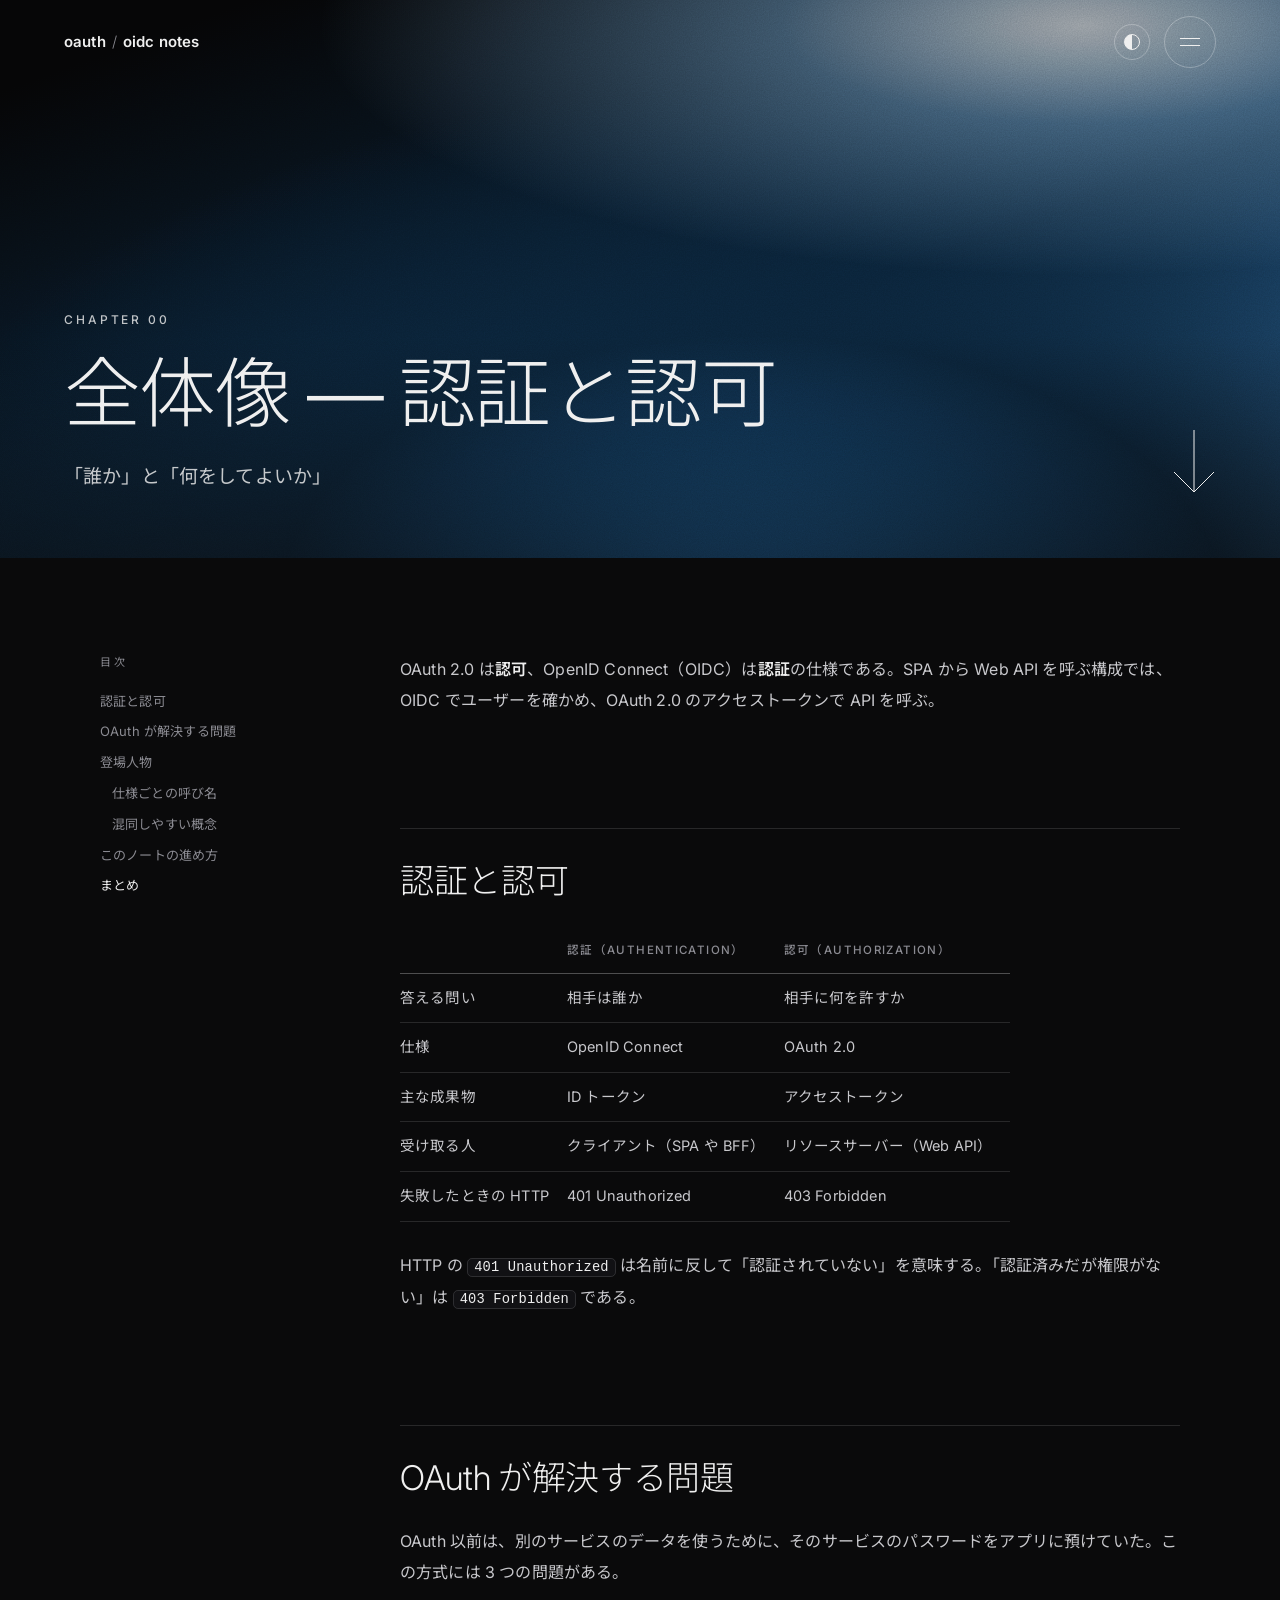
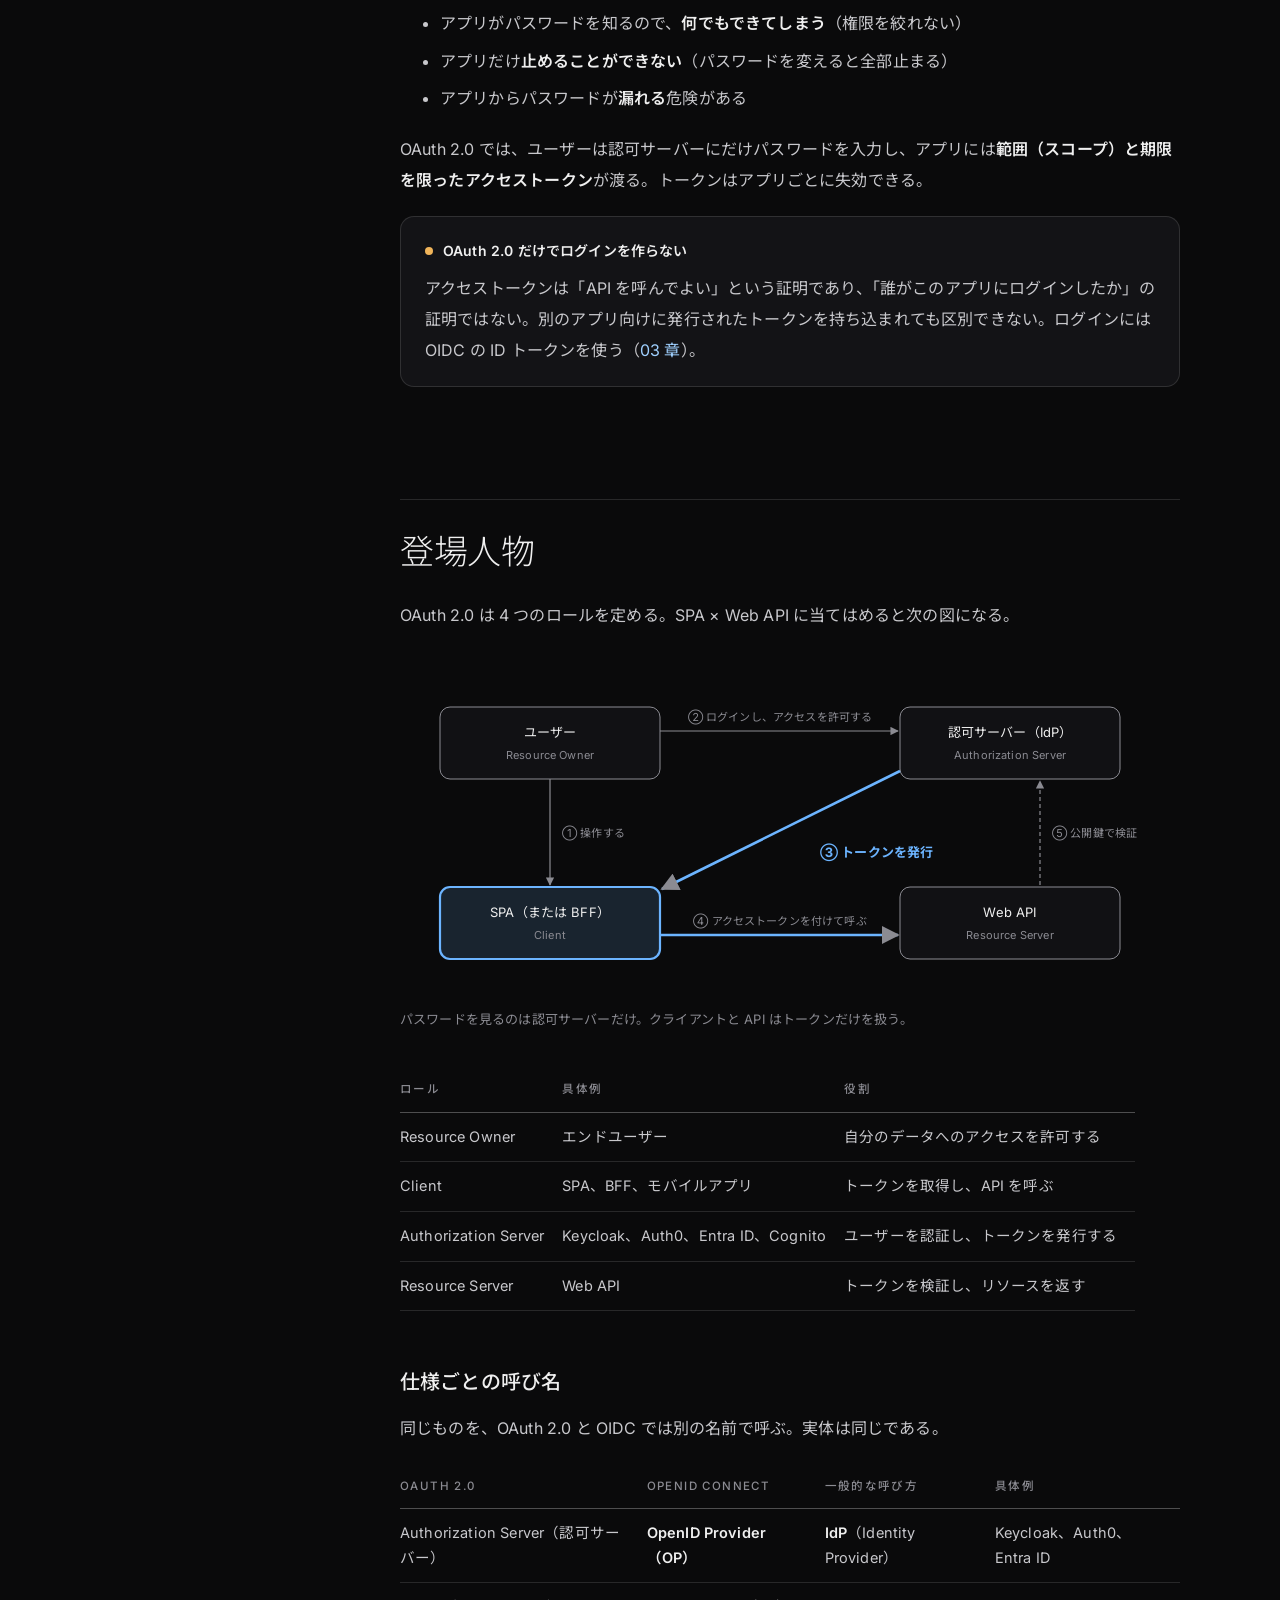
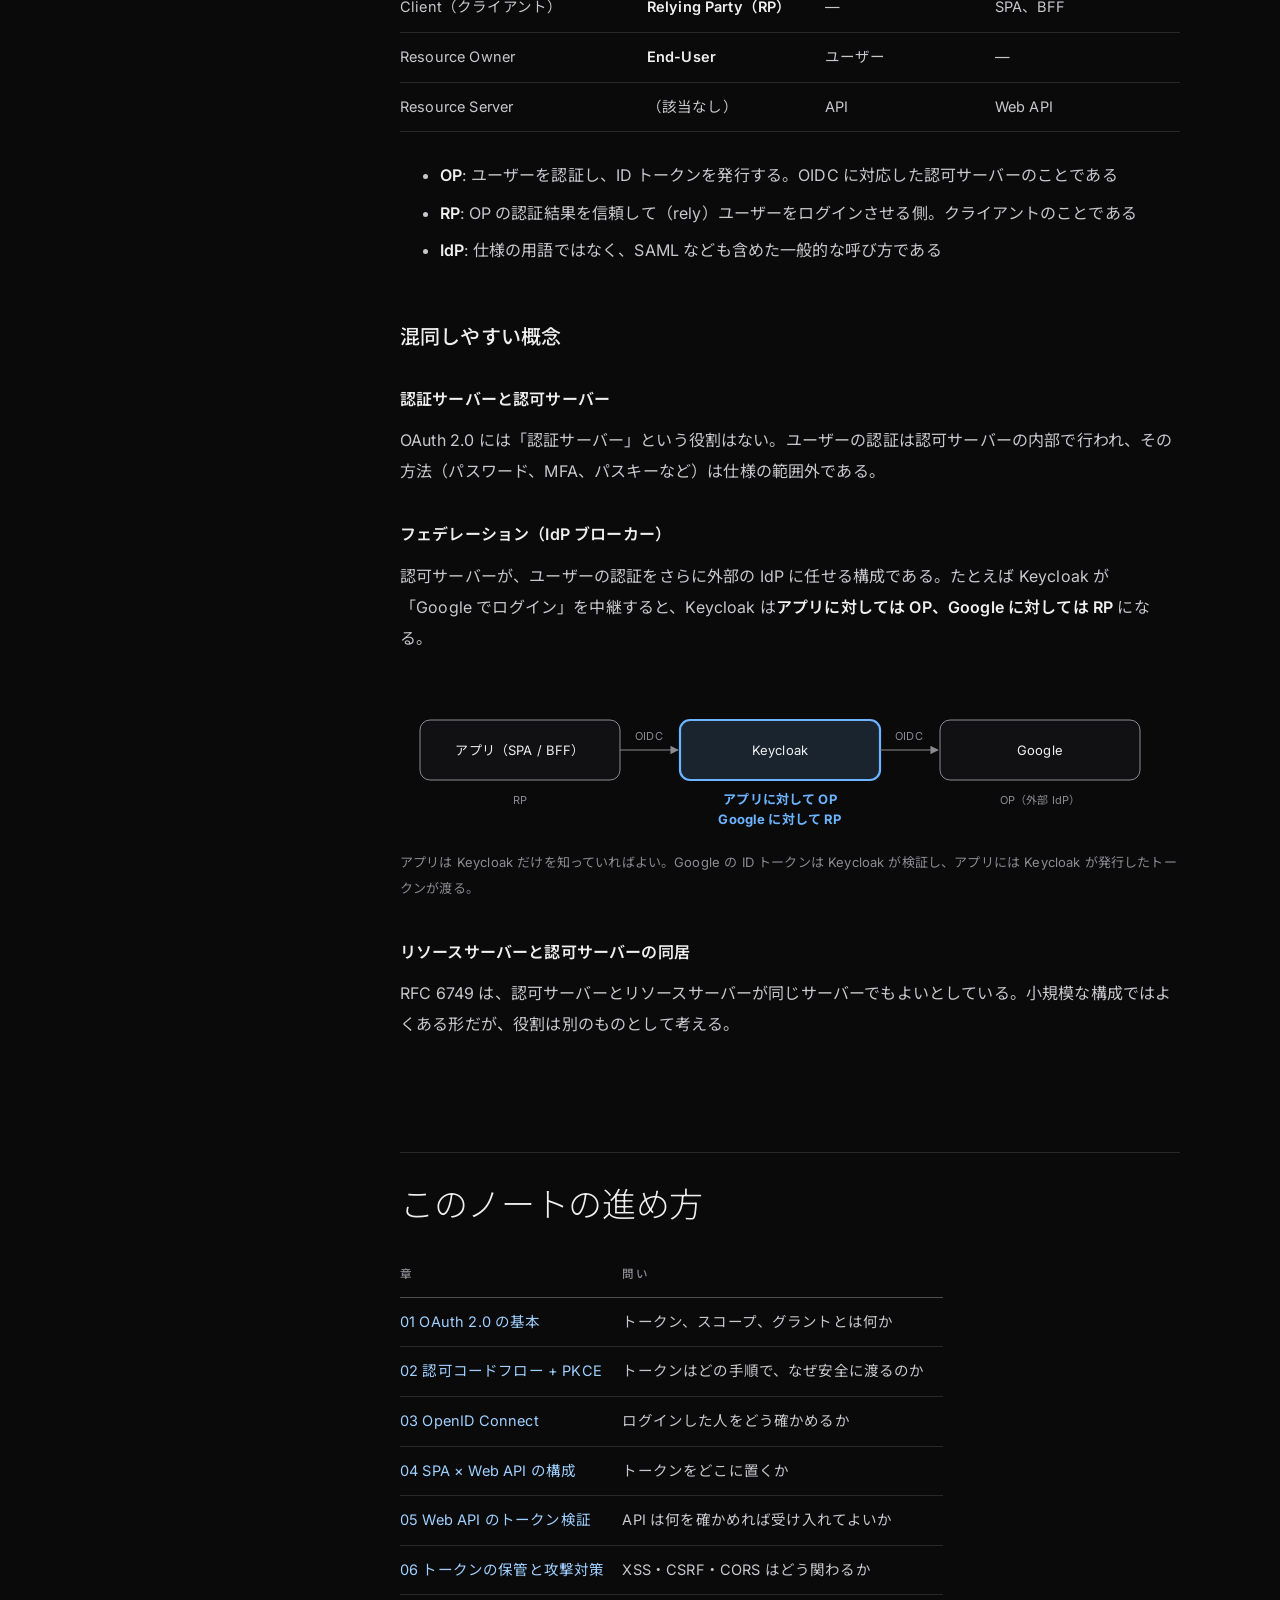
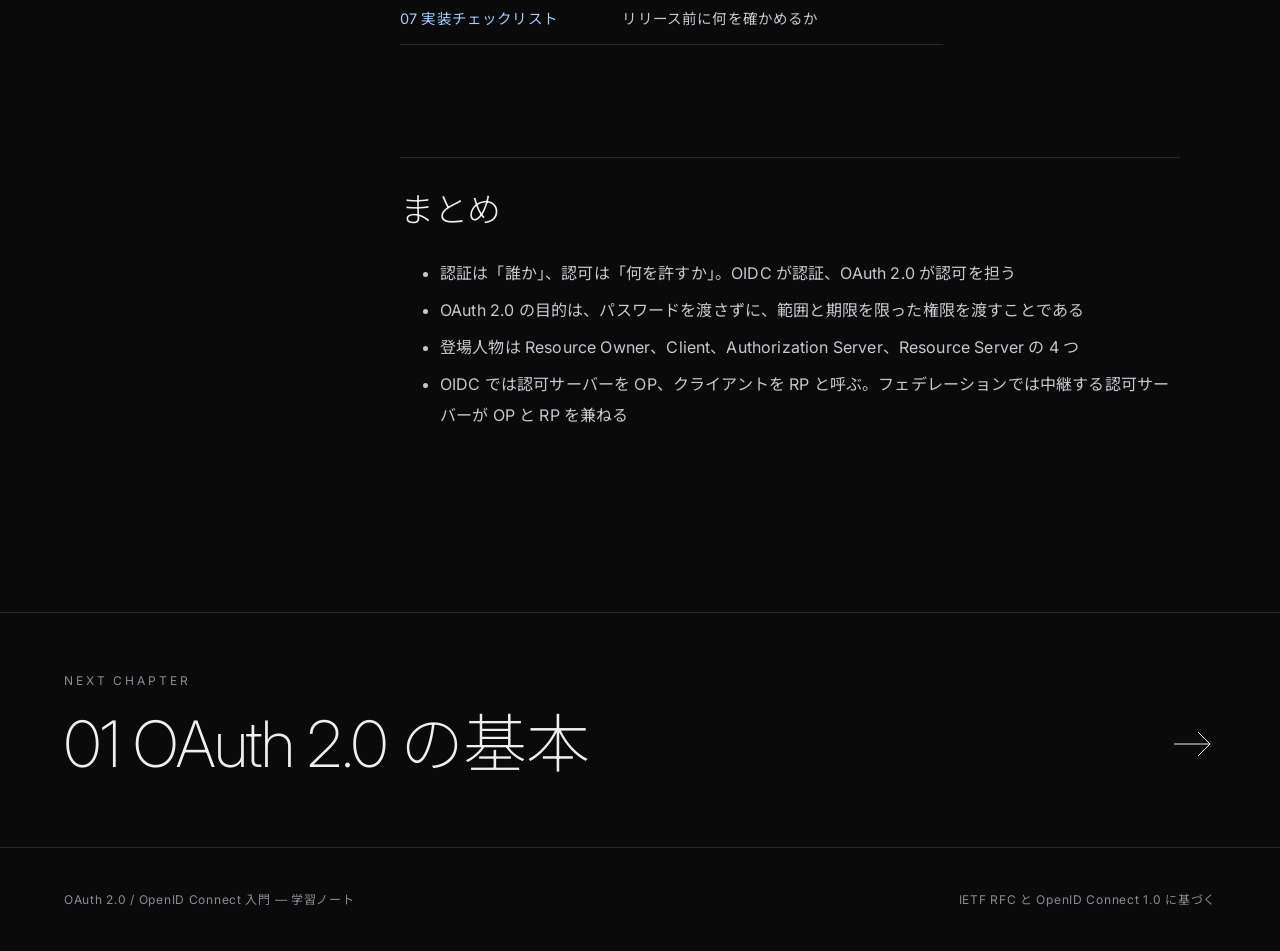
==== commit aa9dd193: "00 章に OP / RP などの呼び名とフェデレーションの説明を追加する Co-Authored-By: Claude Opus 5.5 <noreply@anthropic.com>" ====
--- a/docs/chapters/00-overview.html
+++ b/docs/chapters/00-overview.html
@@ -32,7 +32,7 @@
 </section>
 
 <div class="page-body">
-  <aside class="page-toc" aria-label="このページの目次"><p class="toc-title">目次</p><ul><li><a href="#authn-authz">認証と認可</a></li><li><a href="#why-oauth">OAuth が解決する問題</a></li><li><a href="#actors">登場人物</a></li><li><a href="#map">このノートの進め方</a></li><li><a href="#summary">まとめ</a></li></ul></aside>
+  <aside class="page-toc" aria-label="このページの目次"><p class="toc-title">目次</p><ul><li><a href="#authn-authz">認証と認可</a></li><li><a href="#why-oauth">OAuth が解決する問題</a></li><li><a href="#actors">登場人物</a><ul><li><a href="#names">仕様ごとの呼び名</a></li><li><a href="#confusing">混同しやすい概念</a></li></ul></li><li><a href="#map">このノートの進め方</a></li><li><a href="#summary">まとめ</a></li></ul></aside>
   <main class="content">
 <article>
 <p>OAuth 2.0 は<strong>認可</strong>、OpenID Connect（OIDC）は<strong>認証</strong>の仕様である。SPA から Web API を呼ぶ構成では、OIDC でユーザーを確かめ、OAuth 2.0 のアクセストークンで API を呼ぶ。</p>
@@ -102,7 +102,50 @@
 <tr><td>Resource Server</td><td>Web API</td><td>トークンを検証し、リソースを返す</td></tr>
 </tbody>
 </table>
-<p>OIDC では認可サーバーを <strong>OpenID Provider（OP）</strong>、クライアントを <strong>Relying Party（RP）</strong> と呼ぶ。一般には IdP（Identity Provider）とも呼ぶ。</p>
+<h3 id="names">仕様ごとの呼び名</h3>
+<p>同じものを、OAuth 2.0 と OIDC では別の名前で呼ぶ。実体は同じである。</p>
+<table>
+<thead><tr><th>OAuth 2.0</th><th>OpenID Connect</th><th>一般的な呼び方</th><th>具体例</th></tr></thead>
+<tbody>
+<tr><td>Authorization Server（認可サーバー）</td><td><strong>OpenID Provider（OP）</strong></td><td><strong>IdP</strong>（Identity Provider）</td><td>Keycloak、Auth0、Entra ID</td></tr>
+<tr><td>Client（クライアント）</td><td><strong>Relying Party（RP）</strong></td><td>—</td><td>SPA、BFF</td></tr>
+<tr><td>Resource Owner</td><td><strong>End-User</strong></td><td>ユーザー</td><td>—</td></tr>
+<tr><td>Resource Server</td><td>（該当なし）</td><td>API</td><td>Web API</td></tr>
+</tbody>
+</table>
+<ul>
+<li><strong>OP</strong>: ユーザーを認証し、ID トークンを発行する。OIDC に対応した認可サーバーのことである</li>
+<li><strong>RP</strong>: OP の認証結果を信頼して（rely）ユーザーをログインさせる側。クライアントのことである</li>
+<li><strong>IdP</strong>: 仕様の用語ではなく、SAML なども含めた一般的な呼び方である</li>
+</ul>
+
+<h3 id="confusing">混同しやすい概念</h3>
+<h4>認証サーバーと認可サーバー</h4>
+<p>OAuth 2.0 には「認証サーバー」という役割はない。ユーザーの認証は認可サーバーの内部で行われ、その方法（パスワード、MFA、パスキーなど）は仕様の範囲外である。</p>
+<h4>フェデレーション（IdP ブローカー）</h4>
+<p>認可サーバーが、ユーザーの認証をさらに外部の IdP に任せる構成である。たとえば Keycloak が「Google でログイン」を中継すると、Keycloak は<strong>アプリに対しては OP、Google に対しては RP</strong> になる。</p>
+<figure class="xp-figure">
+<svg viewBox="0 0 760 150" role="img" aria-label="フェデレーションでは中継する認可サーバーが OP と RP を兼ねる">
+  <defs><marker id="fed-arrow" viewBox="0 0 10 10" refX="9" refY="5" markerWidth="7" markerHeight="7" orient="auto-start-reverse"><path class="xp-arrow" d="M0 0L10 5L0 10z"/></marker></defs>
+  <rect class="xp-box" x="20" y="30" width="200" height="60" rx="10"/>
+  <text class="xp-text" x="120" y="65" text-anchor="middle">アプリ（SPA / BFF）</text>
+  <text class="xp-small" x="120" y="114" text-anchor="middle">RP</text>
+  <rect class="xp-hot" x="280" y="30" width="200" height="60" rx="10"/>
+  <text class="xp-text" x="380" y="65" text-anchor="middle">Keycloak</text>
+  <text class="xp-accent" x="380" y="114" text-anchor="middle">アプリに対して OP</text>
+  <text class="xp-accent" x="380" y="134" text-anchor="middle">Google に対して RP</text>
+  <rect class="xp-box" x="540" y="30" width="200" height="60" rx="10"/>
+  <text class="xp-text" x="640" y="65" text-anchor="middle">Google</text>
+  <text class="xp-small" x="640" y="114" text-anchor="middle">OP（外部 IdP）</text>
+  <path class="xp-line" d="M220 60H278" marker-end="url(#fed-arrow)"/>
+  <text class="xp-small" x="249" y="50" text-anchor="middle">OIDC</text>
+  <path class="xp-line" d="M480 60H538" marker-end="url(#fed-arrow)"/>
+  <text class="xp-small" x="509" y="50" text-anchor="middle">OIDC</text>
+</svg>
+<figcaption>アプリは Keycloak だけを知っていればよい。Google の ID トークンは Keycloak が検証し、アプリには Keycloak が発行したトークンが渡る。</figcaption>
+</figure>
+<h4>リソースサーバーと認可サーバーの同居</h4>
+<p>RFC 6749 は、認可サーバーとリソースサーバーが同じサーバーでもよいとしている。小規模な構成ではよくある形だが、役割は別のものとして考える。</p>
 
 <h2 id="map">このノートの進め方</h2>
 <table>
@@ -123,6 +166,7 @@
 <li>認証は「誰か」、認可は「何を許すか」。OIDC が認証、OAuth 2.0 が認可を担う</li>
 <li>OAuth 2.0 の目的は、パスワードを渡さずに、範囲と期限を限った権限を渡すことである</li>
 <li>登場人物は Resource Owner、Client、Authorization Server、Resource Server の 4 つ</li>
+<li>OIDC では認可サーバーを OP、クライアントを RP と呼ぶ。フェデレーションでは中継する認可サーバーが OP と RP を兼ねる</li>
 </ul>
 </article>
   </main>
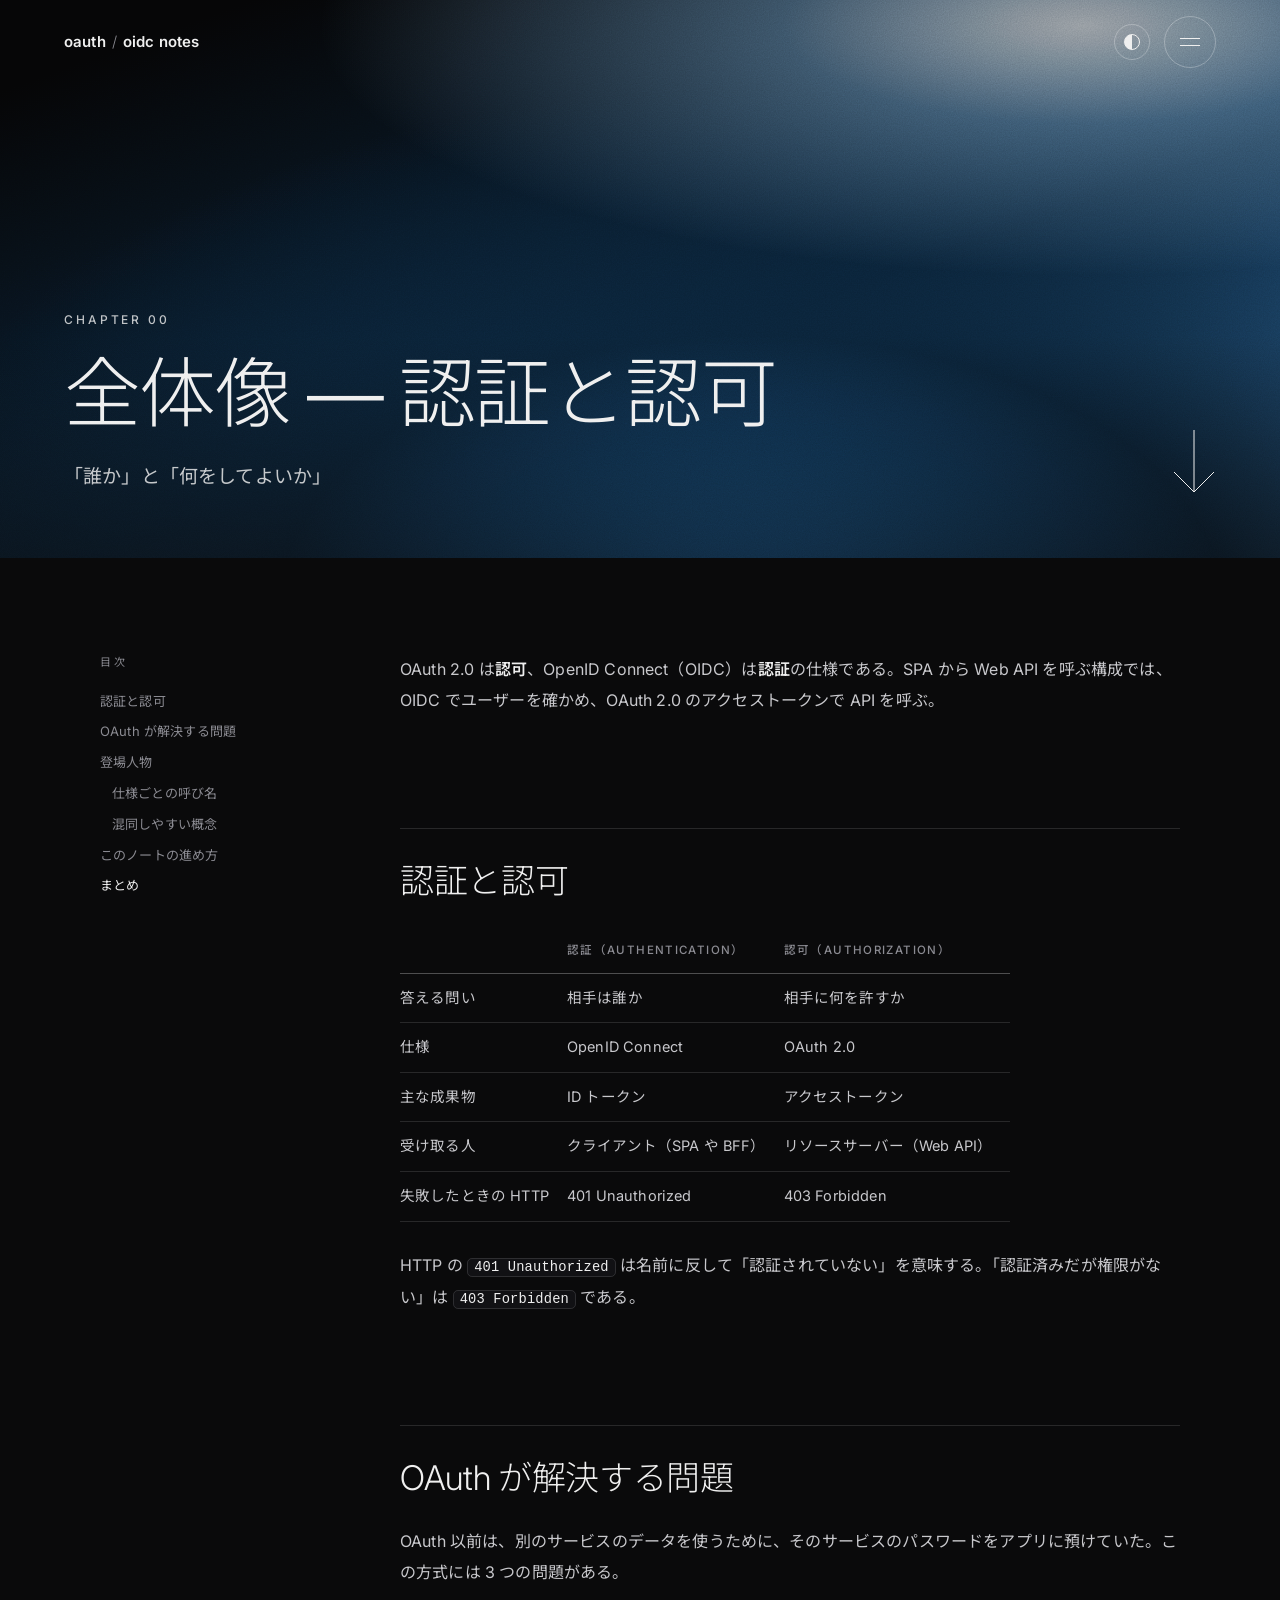
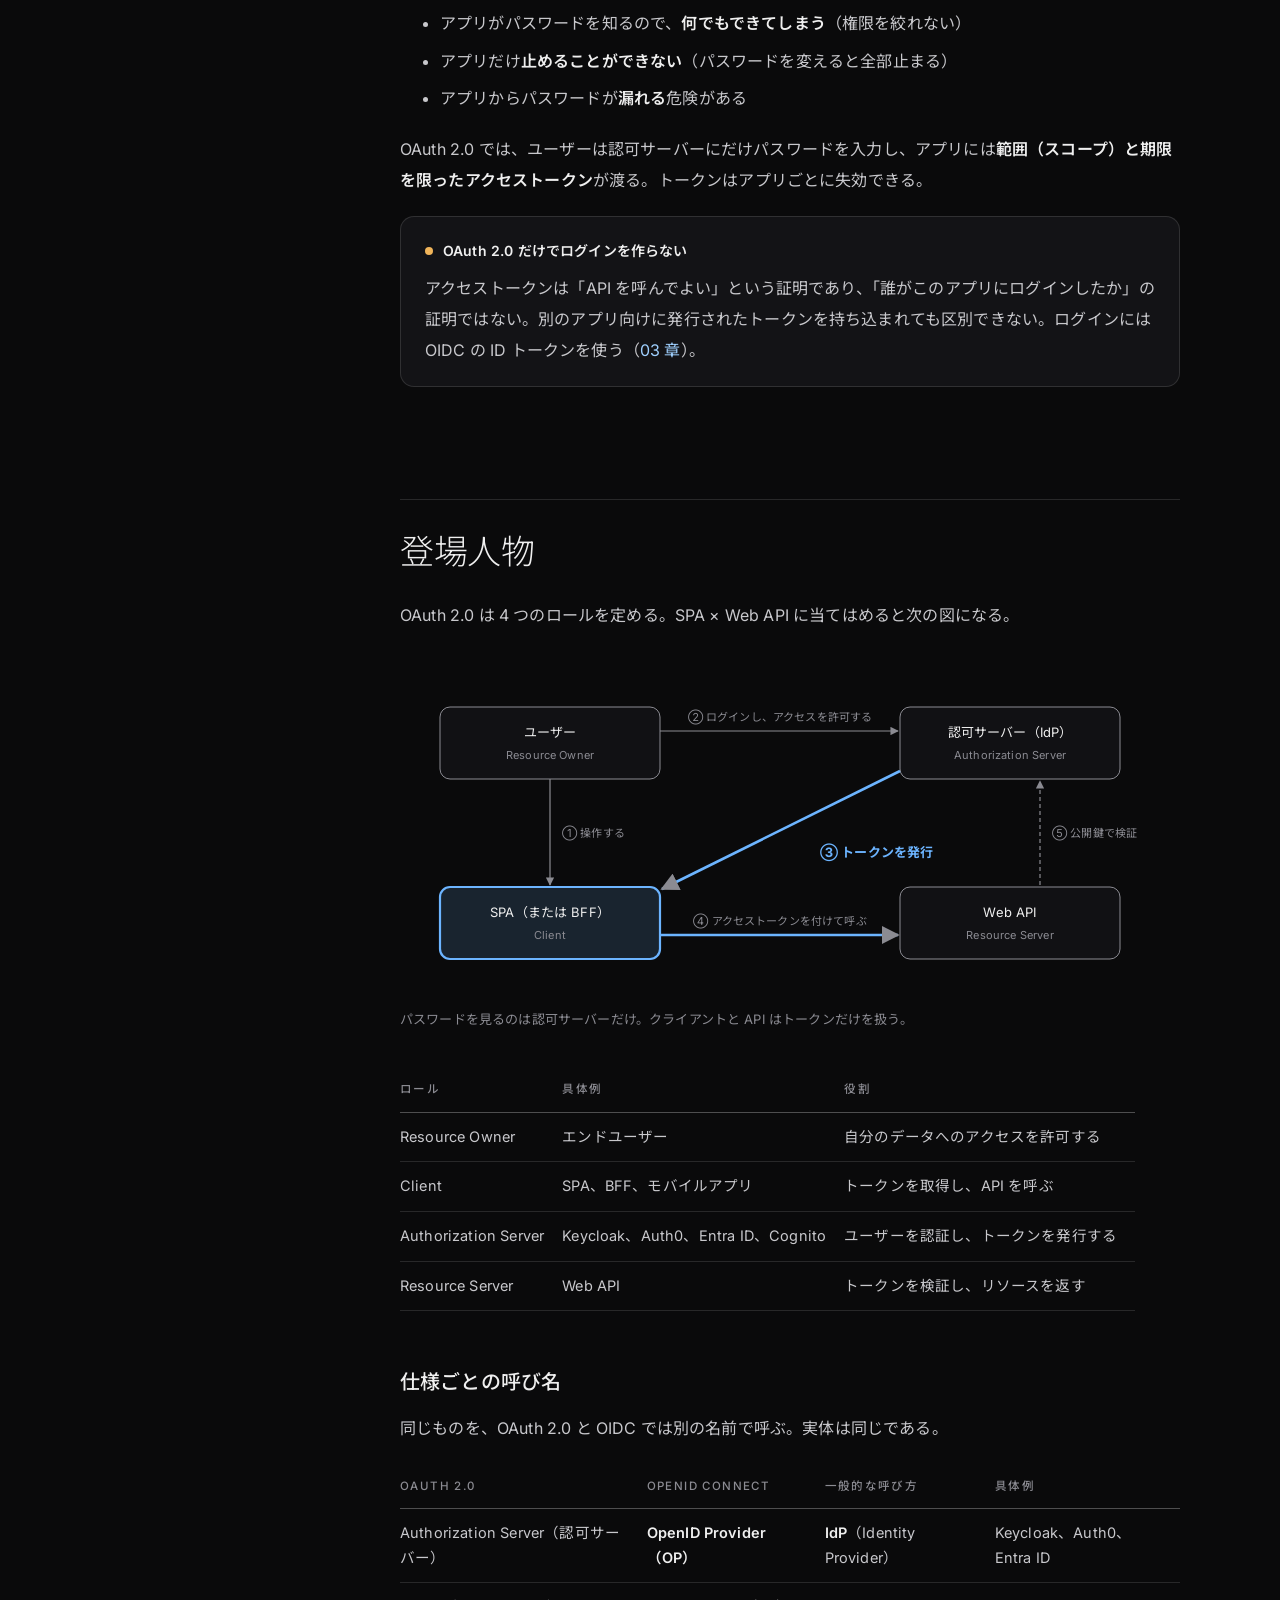
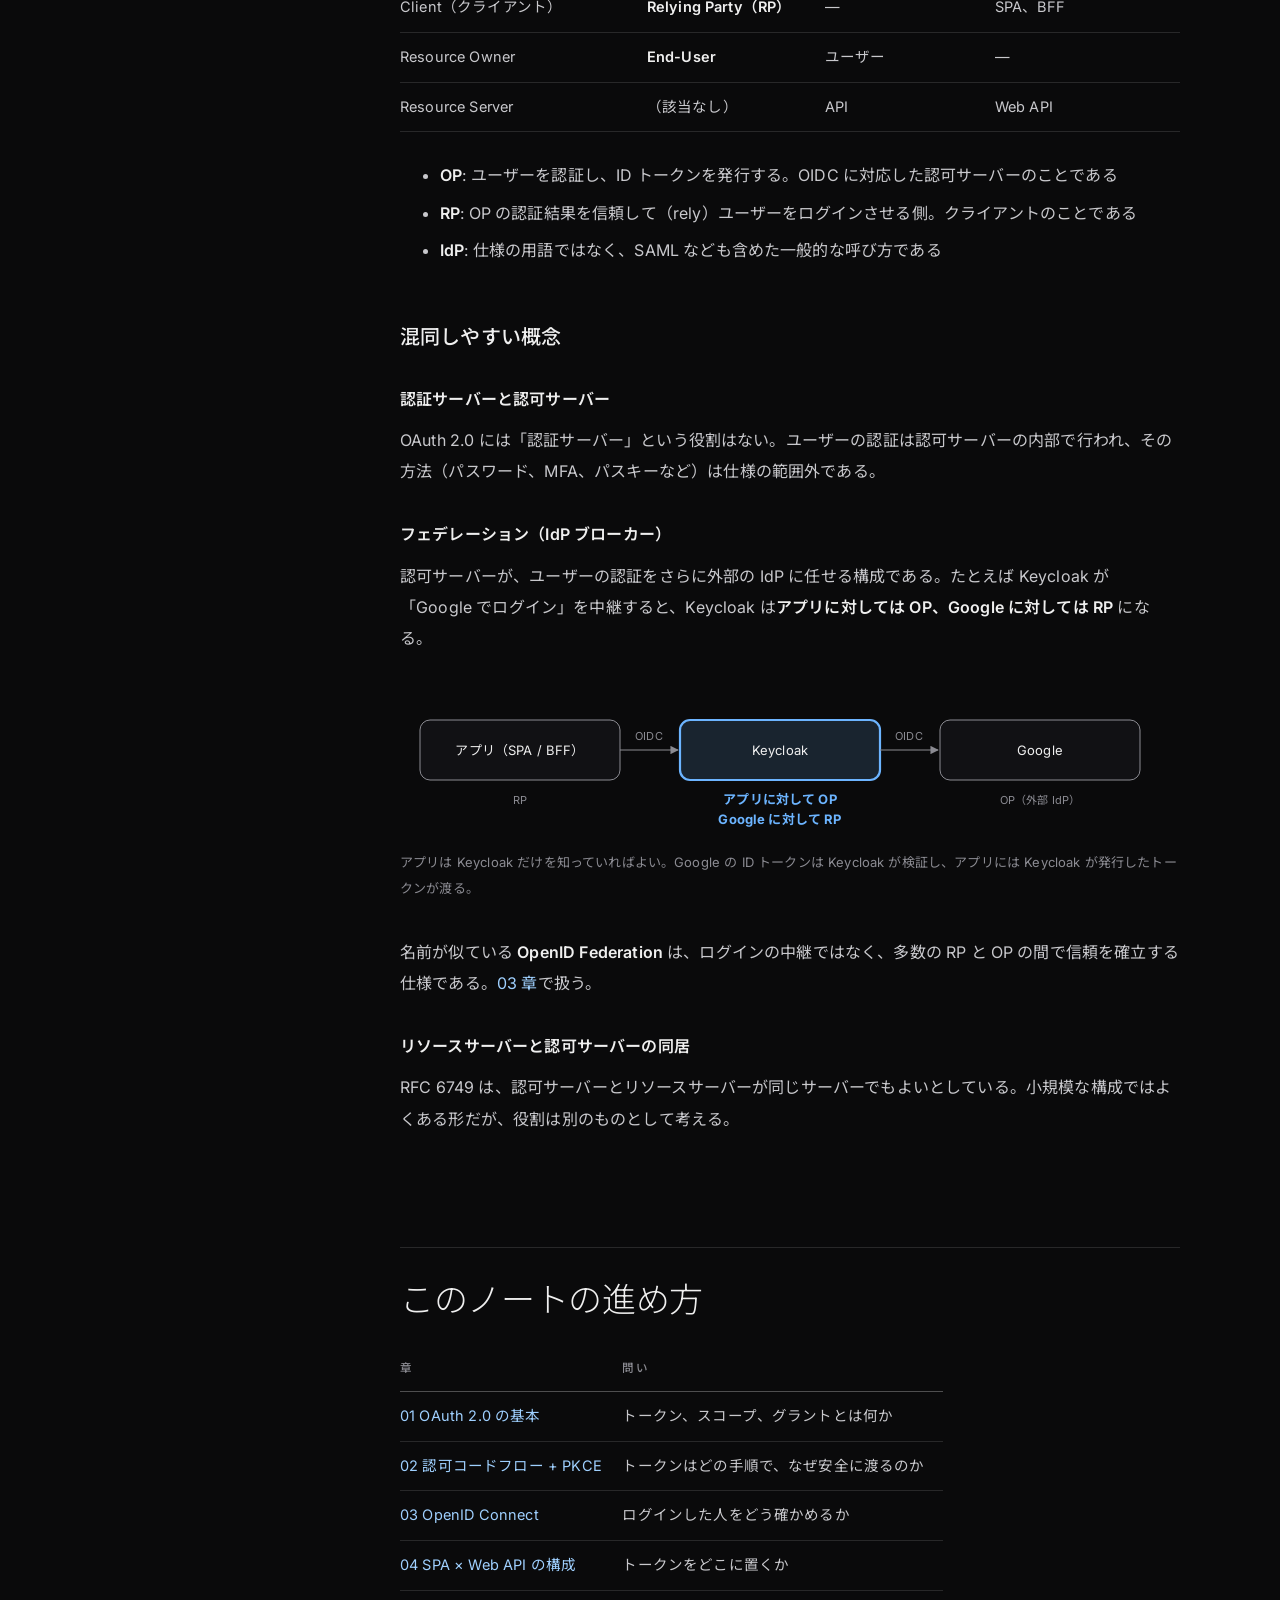
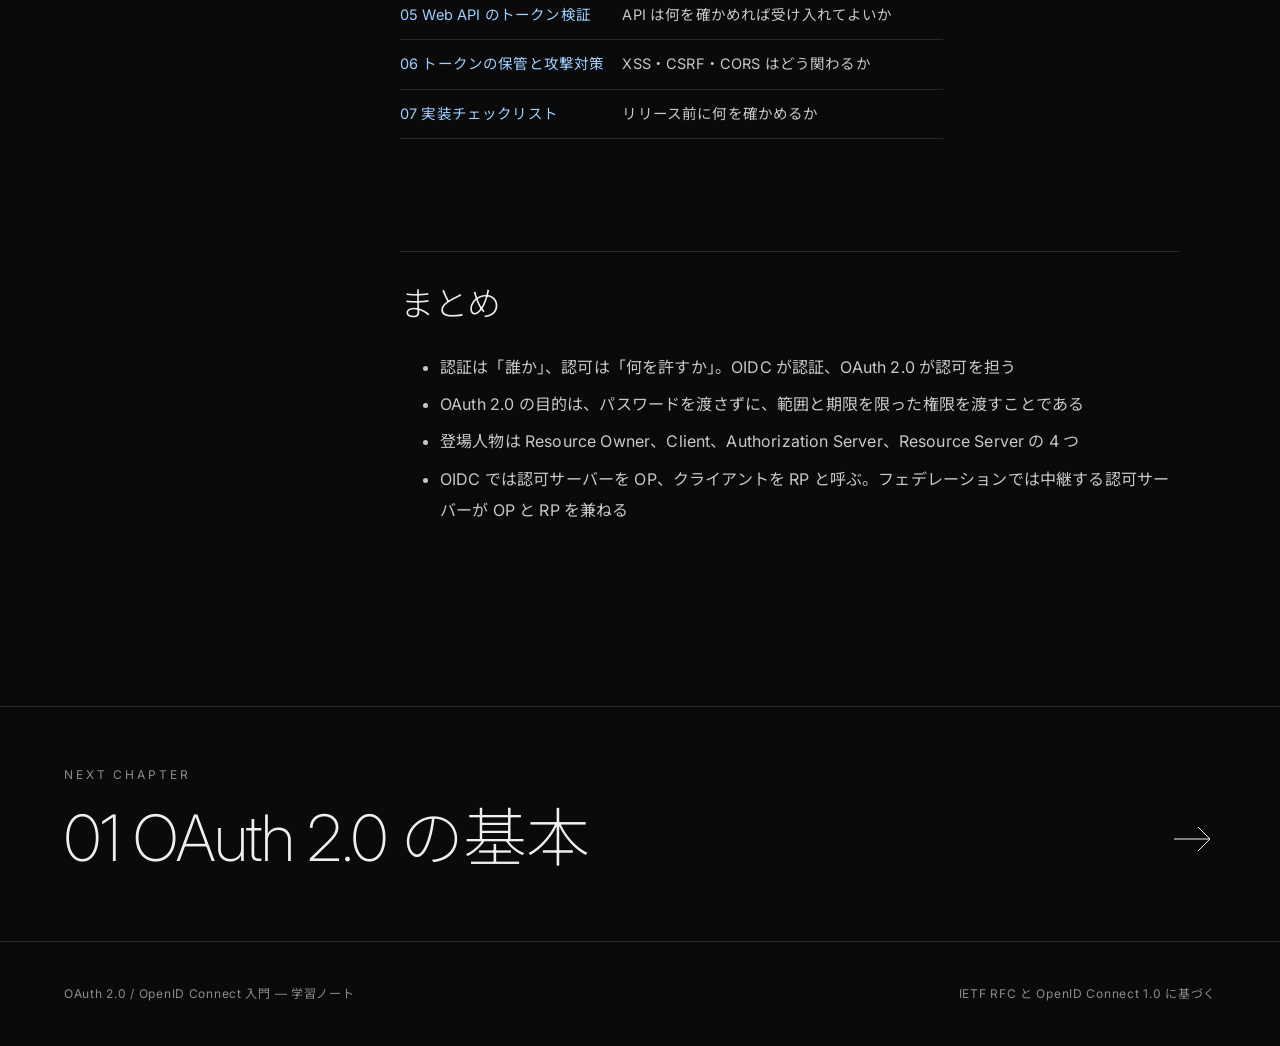
==== commit 95ec7289: "03 章に OpenID Federation の節を追加する Co-Authored-By: Claude Opus 5.5 <noreply@anthropic.com>" ====
--- a/docs/chapters/00-overview.html
+++ b/docs/chapters/00-overview.html
@@ -144,6 +144,7 @@
 </svg>
 <figcaption>アプリは Keycloak だけを知っていればよい。Google の ID トークンは Keycloak が検証し、アプリには Keycloak が発行したトークンが渡る。</figcaption>
 </figure>
+<p>名前が似ている <strong>OpenID Federation</strong> は、ログインの中継ではなく、多数の RP と OP の間で信頼を確立する仕様である。<a href="03-oidc.html#federation">03 章</a>で扱う。</p>
 <h4>リソースサーバーと認可サーバーの同居</h4>
 <p>RFC 6749 は、認可サーバーとリソースサーバーが同じサーバーでもよいとしている。小規模な構成ではよくある形だが、役割は別のものとして考える。</p>
 
